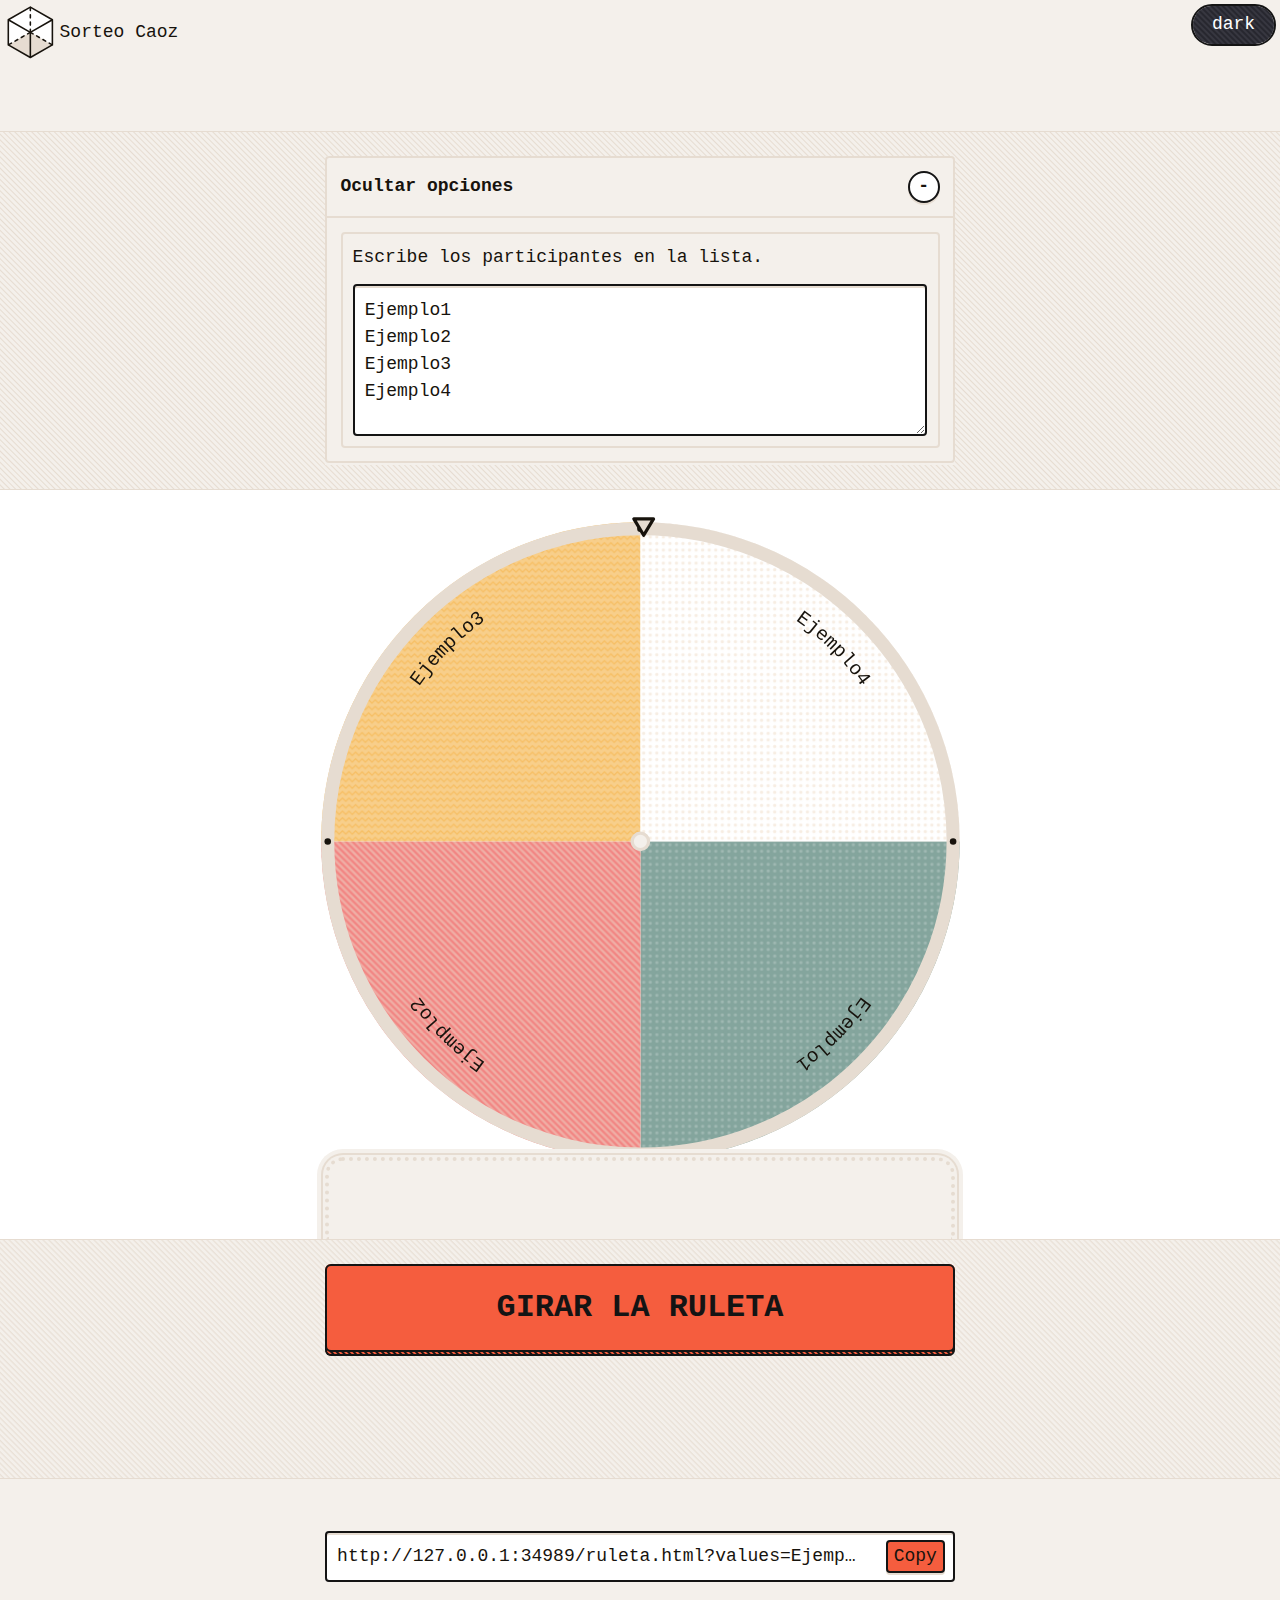
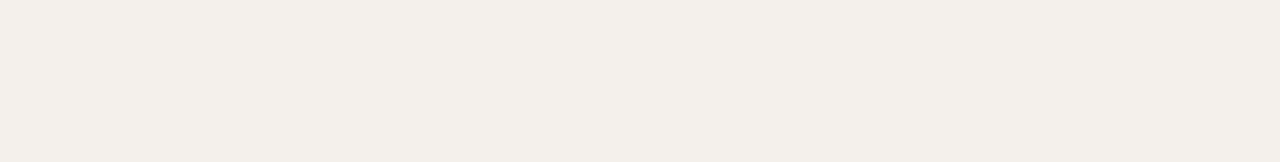
==== ruleta.html @ 38aa9c13 "f" ====
<html lang="en"><head><meta name="viewport" content="width=device-width,initial-scale=1"><title>Sorteo Caoz</title><meta name="description" content="Can't decide? Create a spinning wheel of names, decisions, or tasks, and leave it up to random chance. Let the wheel decide."><style>@charset "UTF-8";.bg-base{background:var(--base)}.bg-shade{background:var(--shade)}.bg-glare{background:var(--glare)}.bg-highlight{background:var(--highlight)}.set-base{--set:var(--base)}.set-shade{--set:var(--shade)}.set-glare{--set:var(--glare)}.set-text{--set:var(--text)}.font-base,:root,code{font-family:Menlo,Consolas,Monaco,Liberation Mono,Lucida Console,monospace}.font-text,.text-content p{font-family:-apple-system,BlinkMacSystemFont,avenir next,avenir,helvetica neue,helvetica,ubuntu,roboto,noto,segoe ui,arial,sans-serif}.leading-loose{line-height:1.7}.leading-tight{line-height:1.3}.align-right{text-align:right}.align-center{text-align:center}*,::after,::before{box-sizing:border-box;text-decoration-skip-ink:auto;position:relative}div{border-color:currentColor}blockquote,body,button,dd,dl,figcaption,figure,h1,h2,h3,h4,input,li,ol,p,ul{margin:0}html{max-width:100vw;overflow-y:scroll}body{min-height:100vh;scroll-behavior:smooth;text-rendering:optimizeSpeed;-webkit-tap-highlight-color:transparent}button,input,select,textarea{font:inherit;border:0;-moz-appearance:none;-webkit-appearance:none;appearance:none}@media (prefers-reduced-motion:reduce){*{animation-duration:0s!important;animation-iteration-count:1!important;transition-duration:0s!important}}.inset,:after,:before{position:absolute;top:0;left:0;right:0;bottom:0}:after,:before{pointer-events:none}.page,body,html,main{width:100vw;max-width:100vw;min-height:100vh;padding:0;margin:0;position:relative;overflow-x:hidden}.wrapper,article,footer,header,section{width:100%;max-width:100vw;margin:0;padding:.56rem 2px}.wrapper>*+*,article>*+*,footer>*+*,header>*+*,section>*+*{margin-top:1rem}@media (min-width:320px){.wrapper,article,footer,header,section{padding:1.33rem .56rem}}.action-button,.block,.checkbox,.label-input,.tada,blockquote,div,figure,h1,h2,h3,h4,li,p,table{display:block;margin-left:auto;margin-right:auto;width:100%;max-width:35rem;position:relative}.inline{display:initial;margin:initial;width:auto}#tada-text,.center,.checkbox .check,.dropdown>label .icon,.tada,.theme span{display:flex;align-items:center;justify-content:center}main{padding-bottom:2.36rem;min-height:100vh}footer{padding-top:2.36rem}ol,ul{padding:0}.inset{max-width:none}* #default-btn>span,:root{--text:#17130D;--glare:#FFF;--base:#F4F0EB;--shade:#E6DCD1;--highlight:#F55D3E;--highlight-text:#141414;--ui:#141414;--focus:#007CBE}* #dark-btn>span,* #dark:checked~*{--text:#fff;--glare:#373740;--base:#33333d;--shade:#27272f;--highlight:#ffac12;--highlight-text:#000;--ui:#000;--focus:#a932ff}#vegas-btn>span,#vegas:checked~*{--text:#FFF;--glare:#439889;--base:#00695c;--shade:#003d33;--highlight:#eeb544;--highlight-text:#000;--ui:#000;--focus:#EE4B6A}#party-btn>span,#party:checked~*{--text:#000;--glare:#f3d2d5;--base:#fdb1b8;--shade:#fd8189;--highlight:#bdceeb;--highlight-text:#000;--ui:#000;--focus:#ffe66d}#dd-btn>span,#dd:checked~*{--text:#C3B384;--glare:#241A13;--base:#1D150F;--shade:#16100C;--highlight:#8f272c;--highlight-text:#D0C49F;--ui:#692B2E;--focus:#fd5523}.color-wrap{min-height:100vh;width:100vw;max-width:100vw;background:var(--base);color:var(--text)}:root{line-height:1.5;font-size:16px;font-size:clamp(12px,2vw,18px);--c0:#A1BAB4;--c1:#f28482;--c2:#f6bd60;--c3:#f7ede2;--c0-bg:#84a59d;--c1-bg:#F0B1A8;--c2-bg:#F8CF8B;--c3-bg:#FFF}h1{font-size:2.36rem}a{text-decoration:underline dotted;color:var(--text)}a:hover{text-decoration:underline solid}.text-content{padding:3.15rem .75rem;width:100%;background:var(--base)}.text-content>*{width:100%;margin-left:auto;margin-right:auto}.text-content>*+h2,.text-content>*+h3,.text-content>*+h4{margin-top:3.15rem}.text-content ul{list-style:none;padding:0}code{-webkit-box-decoration-break:clone;box-decoration-break:clone;background:var(--shade);padding:.1em .2em;font-size:.75rem;border-radius:4px}pre code{display:block;white-space:pre;overflow-x:scroll}table{display:table;border-collapse:collapse;border-style:hidden}th{text-align:left}table td,table th{border-top:solid 2px var(--glare);padding:4px 8px 4px 0}button{--set:var(--ui);cursor:pointer;touch-action:manipulation;background:var(--glare);border:solid 2px var(--ui);box-shadow:0 2px var(--shade);color:var(--text);border-radius:4px}button:disabled{pointer-events:none;border-color:var(--shade);box-shadow:none;background:var(--glare);opacity:0}button:active{transform:translateY(1px)}.btn,.btn-group>button{position:relative;border-radius:6px;text-transform:uppercase;border:0;padding:0}.btn-group>button>span,.btn>span{z-index:3;background:inherit;border-radius:inherit;padding:1rem;display:block;color:var(--text);border:2px solid var(--set)}.btn-group>button.highlight,.btn.highlight{background-color:var(--highlight)}.btn-group>button.highlight>span,.btn.highlight>span{color:var(--highlight-text);background:var(--highlight)}.btn-group>button:after,.btn-group>button:before,.btn:after,.btn:before{content:"";border-radius:inherit;display:block;height:100%;width:100%;transform:translateY(4px)}.btn-group>button:before,.btn:before{background-color:var(--set);z-index:2}.btn-group>button:after,.btn:after{background-color:inherit;border:2px solid var(--set);z-index:1}.btn-group>button:hover,.btn:hover{transform:translateY(1px)}.btn-group>button:active,.btn:active{transform:translateY(2px)}.btn-group>button:hover:after,.btn-group>button:hover:before,.btn:hover:after,.btn:hover:before{transform:translateY(3px)}.btn-group>button:active:after,.btn-group>button:active:before,.btn:active:after,.btn:active:before{transform:translateY(2px)}.btn-group{display:inline-flex}.btn-group button{border-radius:0}.btn-group button:after,.btn-group button:before{border-right:0}.btn-group button:first-child{border-radius:6px 0 0 6px}.btn-group button:last-child{border-radius:0 6px 6px 0}.btn-group button:last-child:after,.btn-group button:last-child:before{border-right:solid 2px var(--text)}.action-button{font-size:1.77rem;font-weight:700}.checkbox .check,.input,input,textarea{border:solid 2px var(--ui);border-radius:4px;box-shadow:inset 0 2px var(--shade);padding:.56rem;margin:0;background:var(--glare);color:var(--text)}input[type=checkbox],input[type=radio]{position:absolute;top:.56rem;right:.56rem;opacity:.001}.checkbox,.label-input{padding:.56rem;background:var(--base);border:solid 2px var(--shade);border-radius:4px;cursor:pointer}.checkbox:focus-within,.label-input:focus-within{border:solid 2px var(--focus)}.checkbox label,.label-input label{margin-right:auto;cursor:pointer}.hint{font-size:.75rem;display:block}.dropdown input[type=checkbox]:focus+label,.focus,:focus{outline:0;box-shadow:0 0 0 4px var(--focus);z-index:100}.dropdown input[type=checkbox]:focus+label:after,.focus:after,:focus:after{box-shadow:0 0 0 4px var(--focus)}input:focus{box-shadow:inset 0 0 0 2px var(--focus)}.site-head{padding:4px 2px;height:calc(3.15rem + 8px)}.site-head a{display:inline-flex;align-items:center;color:var(--text);text-decoration:none;height:100%;font-size:1rem}.site-head a svg{height:100%;margin:0 4px 0 0}#tada-text,.center,.checkbox .check,.dropdown>label .icon,.tada,.theme span{display:flex;justify-content:center;align-items:center}.full{width:100%}.control-box>*+*,.dropdown .hidden-items>*+*,.flow>*+*,.text-content>*+*{margin-top:1rem}.column{display:flex;flex-direction:column}.grow{flex-grow:1}.pattern>*,.theme span:first-child>*{position:relative;z-index:1}.pattern:before,.theme span:first-child:before{content:"";background-color:var(--set);position:absolute;display:block;z-index:0;max-width:none}.btn-group>button:before,.btn:before,.stripes:before,.theme span:first-child:before{--stripes:url("data:image/svg+xml,%3Csvg xmlns='http://www.w3.org/2000/svg'%3E%3Cpattern id='s' width='4' height='4' viewBox='0 0 4 4' patternUnits='userSpaceOnUse' patternTransform='rotate(45)'%3E%3Cpath d='M -1 2 h6 v2 h-6z'/%3E%3C/pattern%3E%3Crect fill='url(%23s)' height='100%25' width='100%25'/%3E%3C/svg%3E");-webkit-mask-image:var(--stripes);mask-image:var(--stripes)}.pin-stripes:before{--pin:url("data:image/svg+xml,%3Csvg xmlns='http://www.w3.org/2000/svg'%3E%3Cdefs%3E%3Cpattern id='e' width='4' height='4' viewBox='0 0 8 8' patternUnits='userSpaceOnUse' patternTransform='rotate(45) '%3E%3Cpath fill='%23E1DACB' d='M -1 2 h9 v2 h-9z'/%3E%3C/pattern%3E%3C/defs%3E%3Crect fill='url(%23e)' height='100%25' width='100%25'/%3E%3C/svg%3E");-webkit-mask-image:var(--pin);mask-image:var(--pin)}.hide{display:none}.h-borders{border-top:solid 1px var(--set);border-bottom:solid 1px var(--set)}.b-border{border-bottom:solid 1px var(--set)}.borders{border:solid 2px var(--set)}.header-box{display:inline;-webkit-box-decoration-break:clone;box-decoration-break:clone;padding:.2em .4em;border:solid 1px var(--shade)}.tool{display:flex;flex-direction:column;position:relative;flex-grow:1;background:var(--glare)}.tool>*{width:100%;margin-left:auto;margin-right:auto}.result-text{border-radius:4px;border:dashed 2px var(--shade);padding:.75rem;width:100%;font-size:1.77rem;margin-top:1rem;display:flex;justify-content:space-between}.dropdown{background:var(--base);z-index:5}.dropdown>input[type=checkbox]{position:absolute;left:-9999px}.dropdown>label{cursor:pointer;padding:.75rem;display:flex;justify-content:space-between;align-items:center;border-radius:4px;border:solid 2px var(--shade)}.dropdown>label:hover{background:var(--glare)}.dropdown>label .icon{border:solid 2px var(--ui);background:var(--glare);box-shadow:0 2px var(--shade);height:1.77rem;width:1.77rem;border-radius:2rem;font-weight:700}.dropdown>label .icon:active{transform:translateY(1px)}.dropdown>label .icon:after{content:"+";position:static}.dropdown .open-label{display:none}.dropdown input[type=checkbox]:checked+label{border-radius:4px 4px 0 0}.dropdown input[type=checkbox]:checked+label .icon:after{content:"-"}.dropdown input[type=checkbox]:checked+label .closed-label{display:none}.dropdown input[type=checkbox]:checked+label .open-label{display:inline}.dropdown .hidden-items{display:none;padding:.75rem;border:solid 2px var(--shade);background:var(--base);left:0;right:0;border-radius:0 0 4px 4px;transform:translateY(-2px)}.dropdown input[type=checkbox]:checked~.hidden-items{display:block}.control-box{width:100%;display:flex;flex-direction:column;justify-content:center}.control-box>*{width:100%;max-width:35rem;margin-left:auto;margin-right:auto}.theme{position:absolute;top:4px;right:4px;z-index:1;height:2.36rem;width:calc(2.36rem * 2);border:solid 2px var(--ui);cursor:pointer;border-radius:9em;user-select:none;opacity:0;pointer-events:none}.theme:active{transform:translateY(1px)}.theme span{height:100%;overflow:hidden;color:var(--text);padding:0 .75rem 1px;border-radius:9em}.theme span:first-child{position:absolute;width:100%;background:var(--glare);--set:var(--shade)}.theme .light-mode-hide{display:none}.theme-box:checked+.theme+.theme-box+.theme,.theme-box:first-of-type:checked+.theme-box+.theme,.theme-box:last-of-type:checked+.theme+.theme{opacity:1;pointer-events:auto}.theme-box:focus+.theme{opacity:1;z-index:1;box-shadow:0 0 0 4px var(--focus)}textarea{width:100%;resize:vertical;min-height:calc(4.2rem * 2);margin-top:.75rem}#results,#spinner,#spinner-inner,#ticker{max-width:75vh}#spinner{width:100%;padding-top:100%;max-height:100vw;position:relative}#spinner-inner,#ticker{transform-origin:50% 50%;position:absolute;top:0;left:0;right:0;bottom:0}#spinner-inner{border-radius:99rem;overflow:hidden}.results{padding-bottom:0}.results+div{margin-top:0}#remove-button{overflow:hidden;text-overflow:ellipsis}#remove-name{white-space:nowrap}* #dark:checked~*{--c0:#212F45;--c1:#312244;--c2:#4D194D;--c3:#144552;--c0-bg:#1B2537;--c1-bg:#271B36;--c2-bg:#3E143E;--c3-bg:#103742}@media (prefers-color-scheme:dark){* #default-btn>span,:root{--text:#fff;--glare:#373740;--base:#33333d;--shade:#27272f;--highlight:#ffac12;--highlight-text:#000;--ui:#000;--focus:#a932ff}* #dark-btn>span,* #dark:checked~*{--text:#17130D;--glare:#FFF;--base:#F4F0EB;--shade:#E6DCD1;--highlight:#F55D3E;--highlight-text:#141414;--ui:#141414;--focus:#007CBE}.theme .dark-mode-hide{display:none}.theme .light-mode-hide{display:flex}:root{--c0:#212F45;--c1:#312244;--c2:#4D194D;--c3:#144552;--c0-bg:#1B2537;--c1-bg:#271B36;--c2-bg:#3E143E;--c3-bg:#103742}* #dark:checked~*{--c0:#A1BAB4;--c1:#f28482;--c2:#f6bd60;--c3:#f7ede2;--c0-bg:#84a59d;--c1-bg:#F0B1A8;--c2-bg:#F8CF8B;--c3-bg:#FFF}}#vegas:checked~*{--c0:#96031A;--c1:#1B1B1E;--c2:#96031A;--c3:#1B1B1E;--c0-bg:#8C0317;--c1-bg:#131315;--c2-bg:#8C0317;--c3-bg:#131315}#party:checked~*{--c0:#A1BAB4;--c1:#f28482;--c2:#f6bd60;--c3:#f7ede2;--c0-bg:#84a59d;--c1-bg:#F0B1A8;--c2-bg:#F8CF8B;--c3-bg:#FFF}#dd:checked~*{--c0:#4A594F;--c1:#392D2F;--c2:#1D342F;--c3:#500206;--c0-bg:#38433B;--c1-bg:#2E2426;--c2-bg:#162723;--c3-bg:#3C0204}.tada{padding:0;background:var(--base);border-radius:1rem 1rem 0 0;box-shadow:0 0 0 2px var(--base),0 0 0 4px var(--shade),0 0 0 8px var(--base);border:dotted 4px var(--shade);border-bottom:0;text-align:center;font-size:1.33rem;text-transform:uppercase;letter-spacing:1px}.tada.highlight{border-color:var(--highlight)}@media (min-width:320px){.tada{padding:1rem 0}}#tada-text{white-space:nowrap;overflow:hidden;text-overflow:ellipsis;padding:0;margin:0 .56rem;height:2.36rem}.text-only-btn{color:var(--text)}.text-only-btn:hover{text-decoration:underline}.checkbox{display:flex;justify-content:space-between;align-items:center}.checkbox:hover{background:var(--glare)}.checkbox .check{padding:0;float:right;height:1.33em;width:1.33em;box-shadow:inset 0 2px var(--shade),0 2px var(--shade);position:relative;color:transparent}.checkbox:focus-within .check{box-shadow:inset 0 2px var(--focus),0 0 0 4px var(--focus)}.checkbox input[type=checkbox]:checked+.check{color:var(--text)}.copy-box{cursor:pointer}.copy-box input{display:block;width:100%;margin-top:.56rem;padding-right:5rem;overflow:hidden;text-overflow:ellipsis}.copy-box button{position:absolute;background:var(--highlight);bottom:calc(.56rem - 1px);right:.56rem;z-index:101}#tada{margin-top:-2rem}</style><noscript><style>.noscript-hide{display:none!important}</style></noscript></head><body><input id="default" name="changer" type="radio" class="theme-box" checked=""> <input id="dark" name="changer" type="radio" class="theme-box"> <label class="theme" for="dark" id="dark-btn"><span></span> <span class="dark-mode-hide" aria-label="dark color scheme">dark</span> <span class="light-mode-hide" aria-label="light color scheme">light</span></label> <input id="vegas" name="changer" type="radio" class="theme-box"> <label class="theme" for="vegas" id="vegas-btn"><span></span> <span aria-label="vegas color scheme">vegas</span></label> <input id="party" name="changer" type="radio" class="theme-box"> <label class="theme" for="party" id="party-btn"><span></span> <span aria-label="party color scheme">party</span></label> <input id="dd" name="changer" type="radio" class="theme-box"> <label class="theme" for="dd" id="dd-btn"><span></span> <span aria-label="d&amp;d color scheme">d&amp;d</span></label> <label class="theme" for="default" id="default-btn"><span></span> <span class="light-mode-hide" aria-label="dark color scheme">dark</span> <span class="dark-mode-hide" aria-label="light color scheme">light</span></label><div class="color-wrap"><header class="site-head bg-base"><a href="/"><svg viewBox="-2 -1 17 18"><g fill="transparent" stroke-width=".5" stroke-linecap="round" stroke-linejoin="round"><path d="m0 4v8l7 4 7-4v-8l-7-4z" fill="var(--glare)"></path><path d="M0 12l7-4 7 4-7 4z" fill="var(--shade)"></path><path d="m0 4v8l7 4 7-4v-8l-7-4zM0 4l7 4 7-4M7 8v8" stroke="var(--text)"></path><path d="M7 8l-7 4m7-4v-8m0 8 7 4" stroke="var(--text)" stroke-dasharray="1,1.3"></path></g></svg> Sorteo Caoz</a></header><main><header><h1></h1><p></p></header><form id="form" class="tool" action="/.netlify/functions/spin-the-wheel"><div class="wrapper control-box bg-base pattern pin-stripes set-shade h-borders"><div class="dropdown"><input id="show-more" type="checkbox" checked=""> <label for="show-more"><strong class="closed-label">Mas Opcioness</strong> <strong class="open-label">Ocultar opciones</strong> <span class="icon" aria-hidden="true"></span></label><div class="hidden-items"><label class="label-input">Escribe los participantes en la lista. <textarea id="list" name="list" placeholder="">
Ejemplo1
Ejemplo2
Ejemplo3
Ejemplo4
</textarea></label></div></div></div><noscript><p><strong>Javascript deshabilitado?</strong> Aún puedes utilizar esta herramienta. Escribe una lista y haz clic en "girar la rueda"..</p><br></noscript><div id="results" class="wrapper center noscript-hide"><div id="spinner">
            <div id="spinner-inner">
            <svg viewBox="0 0 400 400" height="100%" width="100%" font-size="12">
                <defs>
                
    <pattern id="p0" width="4" height="4" patternUnits="userSpaceOnUse">
    <path d="m0 0h4v4h-4z"></path><path d="m1 2a1 1 0 102 0a1 1 0 10-2 0" fill="#fff"></path>
    </pattern>
    <mask id="m0" width="4" height="4"><path d="m0 0h1000v1000h-1000z" fill="url(#p0)"></path></mask>
    <pattern id="p1" width="4" height="4" patternUnits="userSpaceOnUse">
    <path d="m0 0h4v4h-4z"></path><path d="m0 0h1l3 3v1h-1l-3-3z M3 0h1v1z M0 3v1h1z" fill="#fff"></path>
    </pattern>
    <mask id="m1" width="4" height="4"><path d="m0 0h1000v1000h-1000z" fill="url(#p1)"></path></mask>
    <pattern id="p2" width="4" height="4" patternUnits="userSpaceOnUse">
    <path d="m0 0h4v4h-4z"></path><path d="m0 4v-1l2-2l2 2v1l-2-2z" fill="#fff"></path>
    </pattern>
    <mask id="m2" width="4" height="4"><path d="m0 0h1000v1000h-1000z" fill="url(#p2)"></path></mask>
                <mask id="mask"><rect width="400" height="400" fill="#000"></rect><circle cx="200" cy="200" r="195" fill="#fff"></circle></mask>
                <path id="t0" d="M365 200 A165 165 0 0 1 250.98780407186632 356.9243251887003"></path><path id="t1" d="M250.98780407186632 356.9243251887003 A165 165 0 0 1 66.51219592813368 296.9845666282581"></path><path id="t2" d="M66.51219592813368 296.9845666282581 A165 165 0 0 1 66.51219592813365 103.01543337174195"></path><path id="t3" d="M66.51219592813365 103.01543337174195 A165 165 0 0 1 250.9878040718663 43.07567481129965"></path><path id="t4" d="M250.9878040718663 43.07567481129965 A165 165 0 0 1 365 199.99999999999997"></path>
                </defs>
                <g>
                <circle cx="200" cy="200" r="195" fill="var(--base)"></circle>
                <g style="mask:url(#mask);">
                <path d="M200 200 L590 200 L320.5166278062295 570.9120413551099z" fill="var(--c0-bg)"></path><path d="M200 200 L590 200 L320.5166278062295 570.9120413551099z" fill="var(--c0)" mask="url(#m0)"></path><path d="M200 200 L320.5166278062295 570.9120413551099 L-115.51662780622945 429.23624839406455z" fill="var(--c1-bg)"></path><path d="M200 200 L320.5166278062295 570.9120413551099 L-115.51662780622945 429.23624839406455z" fill="var(--c1)" mask="url(#m1)"></path><path d="M200 200 L-115.51662780622945 429.23624839406455 L-115.51662780622956 -29.23624839406449z" fill="var(--c2-bg)"></path><path d="M200 200 L-115.51662780622945 429.23624839406455 L-115.51662780622956 -29.23624839406449z" fill="var(--c2)" mask="url(#m2)"></path><path d="M200 200 L-115.51662780622956 -29.23624839406449 L320.5166278062294 -170.91204135510992z" fill="var(--c3-bg)"></path><path d="M200 200 L-115.51662780622956 -29.23624839406449 L320.5166278062294 -170.91204135510992z" fill="var(--c3)" mask="url(#m0)"></path><path d="M200 200 L320.5166278062294 -170.91204135510992 L590 199.99999999999991z" fill="var(--c2-bg)"></path><path d="M200 200 L320.5166278062294 -170.91204135510992 L590 199.99999999999991z" fill="var(--c2)" mask="url(#m1)"></path>
                </g>
                <circle cx="200" cy="200" r="191" fill="transparent" stroke-width="8" stroke="var(--shade)"></circle>
                <g fill="var(--text)"><circle cx="391" cy="200" r="2"></circle><circle cx="259.022245925615" cy="381.6517946123743" r="2"></circle><circle cx="45.47775407438505" cy="312.26698318786237" r="2"></circle><circle cx="45.47775407438502" cy="87.73301681213765" r="2"></circle><circle cx="259.0222459256149" cy="18.348205387625654" r="2"></circle></g>
                <text fill="var(--text)"><textPath text-anchor="middle" startOffset="50%" href="#t0">Go for a walk</textPath></text><text fill="var(--text)"><textPath text-anchor="middle" startOffset="50%" href="#t1">Watch a movie</textPath></text><text fill="var(--text)"><textPath text-anchor="middle" startOffset="50%" href="#t2">Bake a cake</textPath></text><text fill="var(--text)"><textPath text-anchor="middle" startOffset="50%" href="#t3">Write a poem</textPath></text><text fill="var(--text)"><textPath text-anchor="middle" startOffset="50%" href="#t4">Share missingdice.com</textPath></text>
                </g>
                
                <circle cx="200" cy="200" r="5" fill="var(--base)" stroke="var(--shade)" stroke-width="2"></circle>
            </svg>
            </div>
            <div id="ticker">
                <svg viewBox="0 0 400 400" height="100%" width="100%">
                    <path d="M196 3 h12 l-6 10z" fill="var(--shade)" stroke-linejoin="round" stroke-width="2" stroke="var(--text)"></path>
                </svg>
            </div>
            </div></div><div id="tada" class="tada noscript-hide" aria-live="polite"><span id="tada-text"></span></div><div class="wrapper pattern pin-stripes bg-base set-shade h-borders"><button class="btn action-button highlight"><span>GIRAR LA RULETA</span></button> <button id="remove-button" class="block" type="button" disabled="">Eliminar <strong id="remove-name">Ganador</strong> de la ruleta?</button> <button id="reset-wheel" class="block" type="button" disabled="">Reiniciar ruleta</button></div></form><section><label class="block copy-box"> <span class="noscript-hide"></span><button class="noscript-hide" onclick="let x=this;x.nextElementSibling.select();document.execCommand('copy');x.innerText='Copied';setTimeout(function(){x.innerText='Copy'},1000)">Copy</button><input readonly="" id="copy" value="/spin-the-wheel/"></label></section><article class="text-content bg-glare"></article></main><script>var spinner=function(){"use strict";var t=t=>2*Math.PI/t;var e=t=>{const{originX:e,originY:n,spinnerRadius:i,pinRadius:r}=t;return`<circle cx=${e} cy=${n} r=${i-2*r} fill=transparent stroke-width=${4*r} stroke=var(--shade) />`};var n=t=>{const{viewBoxSize:e,originX:n,originY:i,spinnerRadius:r}=t;return`<mask id="mask"><rect width="${e}" height="${e}" fill="#000"/><circle cx=${n} cy=${i} r=${r} fill="#fff"/></mask>`};var i=t=>`<path d="M${t-4} 3 h12 l-6 10z" fill=var(--shade) stroke-linejoin="round" stroke-width=2 stroke=var(--text) />`;var r=(t,e,n,i)=>[n*Math.cos(i)+t,n*Math.sin(i)+e];var s=(e,n)=>{const{originX:i,originY:s,spinnerRadius:a,pinRadius:o}=n;let l="",h=Math.min(e,60);const c=t(h);for(let t=0;t<h;t++){const e=r(i,s,a-2*o,c*t);l+=`<circle cx=${e[0]} cy=${e[1]} r=${o} />`}return`<g fill=var(--text)>${l}</g>`};var a=(t,e,n,i,s,a)=>{a&&(s=2*Math.PI-.01);const o=r(t,e,n,i),l=r(t,e,n,s),h=s-i<=Math.PI?0:1,c=s<i?0:1;return`M${o[0]} ${o[1]} A${n} ${n} 0 ${h} ${c} ${l[0]} ${l[1]}`};var o=(e,n)=>{const{originX:i,originY:s,spinnerRadius:o,arcTextOffset:l,straightTextOffset:h,straightTextOffsetInner:c,fontSize:d}=n,p=e.length,u=t(p),m=o-l;return e.map(((t,e)=>{const n=p>20||((t,e,n,i)=>{const r=e*n;return t.length*i*.6>r})(t,u,m,d)||u<1,l=u*e,g=l+u;let f="";if(n){f=((t,e,n,i,s,a,o)=>{const l=i+s/2-a/2/n*.7,h=r(t,e,n,l),c=r(t,e,o,l);return`M${h[0]} ${h[1]}L${c[0]} ${c[1]}`})(i,s,o-h,l,u,d,c)}else{f=a(i,s,m,l,g,p<2)}return{path:`<path id=t${e} d="${f}" />`,text:`<text fill=var(--text)><textPath ${n?"":"text-anchor=middle startOffset=50%"} href=#t${e}>${t}</textPath></text>`}}))};var l=t=>t.map(((t,e)=>((t,e)=>`\n    <pattern id=p${t} width=4 height=4 patternUnits=userSpaceOnUse >\n    <path d="m0 0h4v4h-4z"/><path d="${e}" fill="#fff" />\n    </pattern>\n    <mask id=m${t} width="4" height="4"><path d="m0 0h1000v1000h-1000z" fill="url(#p${t})"/></mask>`)(e,t))).join("");var h=(e,n)=>{const{originX:i,originY:s,spinnerRadius:a,viewBoxSize:o,colors:l,patterns:h,patternColors:c}=n,d=e.length;return e.map(((e,n)=>((e,n)=>{const d="m"+n%h.length,p=l.length,u=c.length;let m=n%p;e-n==1&&0===m&&p>2&&(m+=2);let g=l[m],f=c[m%u],v=`M0 0h${o}v${o}h-${o}`;if(e>2){const o=t(e),l=o*n,h=l+o,c=r(i,s,2*a,l),d=r(i,s,2*a,h);v=`M${i} ${s} L${c[0]} ${c[1]} L${d[0]} ${d[1]}z`}else n>0&&(v=`M0 0 v${s} h${o} v-${i}`);return e>50?`<path d="${v}" fill=${g} />`:`<path d="${v}" fill=${g} /><path d="${v}" fill=${f} mask="url(#${d})" />`})(d,n))).join("")};const c={spinnerRadius:195,originX:200,originY:200,viewBoxSize:400,pinRadius:2,arcTextOffset:30,straightTextOffset:10,straightTextOffsetInner:20,fontSize:12,colors:[...[,,,,]].map(((t,e)=>`var(--c${e}-bg)`)),patternColors:[...[,,,,]].map(((t,e)=>`var(--c${e})`)),patterns:["m1 2a1 1 0 102 0a1 1 0 10-2 0","m0 0h1l3 3v1h-1l-3-3z M3 0h1v1z M0 3v1h1z","m0 4v-1l2-2l2 2v1l-2-2z"],animationName:""};var d=(r,a=c)=>{a={...c,...a};const d=t(r.length);a.fontSize=r.length>100?d*a.spinnerRadius*.9:12;const p=o(r,a),u=l(a.patterns),m=n(a),g=h(r,a),f=s(r.length,a),v=i(a.originX),$=e(a);return`\n            <div id="spinner-inner">\n            <svg viewBox="0 0 ${a.viewBoxSize} ${a.viewBoxSize}" height=100% width=100% font-size="${a.fontSize}">\n                <defs>\n                ${u}\n                ${m}\n                ${p.map((t=>t.path)).join("")}\n                </defs>\n                <g>\n                <circle cx=${a.originX} cy=${a.originY} r=${a.spinnerRadius} fill=var(--base) />\n                <g style="mask:url(#mask);">\n                ${g}\n                </g>\n                ${$}\n                ${f}\n                ${p.map((t=>t.text)).join("")}\n                </g>\n                \n                <circle cx=${a.originX} cy=${a.originY} r=5 fill=var(--base) stroke=var(--shade) stroke-width=2></circle>\n            </svg>\n            </div>\n            <div id="ticker">\n                <svg viewBox="0 0 ${a.viewBoxSize} ${a.viewBoxSize}" height=100% width=100%>\n                    ${v}\n                </svg>\n            </div>\n            `};var p=t=>{let e=t%(2*Math.PI);return e<0&&(e+=2*Math.PI),e};var u=(t,e,n)=>(t-e)*(t-n)<=0;var m=t=>t[t.length*Math.random()|0];var g=(t,e)=>Math.floor(Math.random()*(e-t+1))+t;const f=new(window.AudioContext||window.webkitAudioContext);function v(t){this.audioContext=t}v.prototype.setup=function(){this.gain=this.audioContext.createGain();this.bandpass=this.audioContext.createBiquadFilter(),this.bandpass.type="bandpass",this.bandpass.frequency.value=9e3,this.highpass=this.audioContext.createBiquadFilter(),this.highpass.type="highpass",this.highpass.frequency.value=4500,this.lowpass=this.audioContext.createBiquadFilter(),this.lowpass.type="lowpass",this.lowpass.frequency.value=2500,this.oscillators=[],[2,3,4.16,5.43,6.79,8.21].forEach((t=>{const e=this.audioContext.createOscillator();e.type="square",e.frequency.value=40*t,e.frequency.exponentialRampToValueAtTime(.001,this.audioContext.currentTime+1),this.oscillators.push(e)})),this.oscillators.forEach((t=>t.connect(this.bandpass))),this.bandpass.connect(this.highpass).connect(this.lowpass).connect(this.gain).connect(this.audioContext.destination)},v.prototype.trigger=function(){this.setup(),this.gain.gain.setValueAtTime(1,this.audioContext.currentTime),this.gain.gain.exponentialRampToValueAtTime(.01,this.audioContext.currentTime+.06),this.oscillators.forEach((t=>{t.start(this.audioContext.currentTime+.01),t.stop(this.audioContext.currentTime+.07)}))};var $=()=>{new v(f).trigger()};var x=()=>{const t=window.location.search.substring(1);if(!t)return;let e={};return t.split("&").forEach((t=>{const n=t.split("="),i=n[0],r=n[1].split("+").map((t=>decodeURIComponent(t))),s=r.length>1?r:r[0];e[i]=s})),e};var w=t=>t.replace(/-./g,(t=>t.toUpperCase()[1]));var y=t=>{const e=window.getComputedStyle(t,null);let n="transform";const i=e.getPropertyValue("-webkit-transform")||e.getPropertyValue("-moz-transform")||e.getPropertyValue("-ms-transform")||e.getPropertyValue("-o-transform")||e.getPropertyValue(n);let r=0;if("none"!==i){const t=i.split("(")[1].split(")")[0].split(","),e=t[0],n=t[1];r=Math.atan2(n,e)}return r<0?r+=2*Math.PI:r};var T=t=>(t.split(",").length-1>2&&(t=t.split(",").map((t=>t.trim())).join("\n")),t);var k=(t,e="copy",n=!0)=>{document.getElementById(e).value=n?window.location.href.split("?")[0]+t:t};window.updateCopyBox=k;const M={};["spinner","form","list","tada","tada-text","remove-button","remove-name","reset-wheel","sound"].forEach((t=>{M[w(t)]=document.getElementById(t)}));const I=2*Math.PI,C=Math.PI/2,b=[[.19,1,.22,1],[.19,1,.22,1],[.19,1,.22,1],[0,1.3,.3,1.01],[.02,.28,.31,1],[.24,.98,.32,1],[0,1,3,1.001]],R=(M.spinner.animate,window.matchMedia("(prefers-reduced-motion: reduce)").matches),B={maxNumberOfPins:60,spinnerValues:[],sound:!1,sectorAngle:0,pinRadiansWithTickerOffset:[],extraRotations:3,timingFunction:b[0],spinDuration:5e3,winningRadian:0,currentAngle:0,winner:"",isSpinning:!1},z=()=>{B.spinnerValues=S(),P(),M.resetWheel.disabled=!0,M.removeButton.disabled=!0,F(B.spinnerValues)},P=()=>{const t=d(B.spinnerValues);M.spinner.innerHTML=t;const e=B.spinnerValues.length;B.sectorAngle=I/e,B.pinRadiansWithTickerOffset=A(e,B.maxNumberOfPins),M.spinnerInner=document.getElementById("spinner-inner"),M.ticker=document.getElementById("ticker")},S=()=>M.list.value.split("\n").filter((t=>t.trim())).map((t=>t.trim())),A=(t,e)=>{let n=[],i=Math.min(t,e),r=I/i;for(let t=0;t<i;t++)n.push(r*t);return n.map((t=>p(t-C)))},V=(t,e)=>{M.spinnerInner.style.transitionTimingFunction=`cubic-bezier(${t.join(",")})`,M.spinnerInner.style.transitionProperty="transform",M.spinnerInner.style.transitionDuration=e/1e3+"s"},E={startTimestamp:null,lastTimestamp:null,down:!0},O=t=>{E.startTimestamp||(E.startTimestamp=t),E.lastTimestamp||(E.lastTimestamp=t);const e=t-E.startTimestamp,n=y(M.spinnerInner);q(n)?(M.ticker.style.transform="translateY(-3px)",E.down&&B.sound&&$(),E.down=!1):t-E.lastTimestamp>20&&(M.ticker.style.transform="translateY(0)",E.down=!0),e<B.spinDuration?window.requestAnimationFrame(O):E.startTimestamp=null},q=t=>B.pinRadiansWithTickerOffset.some((e=>u(t,e-.05,e+.05))),L=t=>{M.tada.classList.add("highlight"),M.tadaText.textContent=t,M.removeName.textContent=t,M.removeButton.disabled=!1,setTimeout((()=>{M.tada.classList.remove("highlight")}),2e3)},F=t=>{const e=t.map((t=>encodeURIComponent(t))).join("+");k("?values="+e)},Y=()=>{M.tadaText.textContent="",M.removeButton.disabled=!0,M.removeName.textContent="winner"};let j="";(()=>{const t=x();console.log(t),t&&t.values&&(M.list.value=Array.isArray(t.values)?t.values.join("\n"):[t.values],document.getElementById("show-more").checked=!1)})(),z(),M.form.addEventListener("submit",(t=>{t&&t.preventDefault();let e=new FormData(form),n={};for(let[t,i]of e.entries())n[t]=i;B.sound=n.sound||!1,(()=>{if(B.isSpinning)return;B.isSpinning=!0,Y(),B.spinDuration=R?0:1e3*g(5,7),B.timingFunction=m(b),B.winningRadian=Math.random()*Math.PI*2,B.extraRotations=g(3,4),V(B.timingFunction,B.spinDuration);const t=B.extraRotations*I,e=B.winningRadian+t,n=Math.floor(p(-e-C)/B.sectorAngle);B.winner=B.spinnerValues[n],M.spinnerInner.style.transform=`rotate(${e}rad) translateZ(0)`,B.currentAngle=p(e),window.requestAnimationFrame(O),setTimeout((()=>{B.isSpinning=!1,M.spinnerInner.style.transitionDuration="0s",M.spinnerInner.style.transform=`rotate(${B.currentAngle}rad) translateZ(0)`,L(B.winner)}),B.spinDuration)})()})),M.list.addEventListener("input",(t=>{(t=>{let e=t.target.value;e.length>j.length+5&&(e=T(e),t.target.value=e),j=e})(t),z()})),M.removeButton.addEventListener("click",(()=>{let t=B.spinnerValues.indexOf(B.winner);B.spinnerValues.splice(t,1),P(),M.resetWheel.disabled=!1,M.removeButton.disabled=!0})),M.resetWheel.addEventListener("click",z);M.sound.addEventListener("change",(t=>{t.target.checked&&$()}));return{}}();</script></div></body></html>
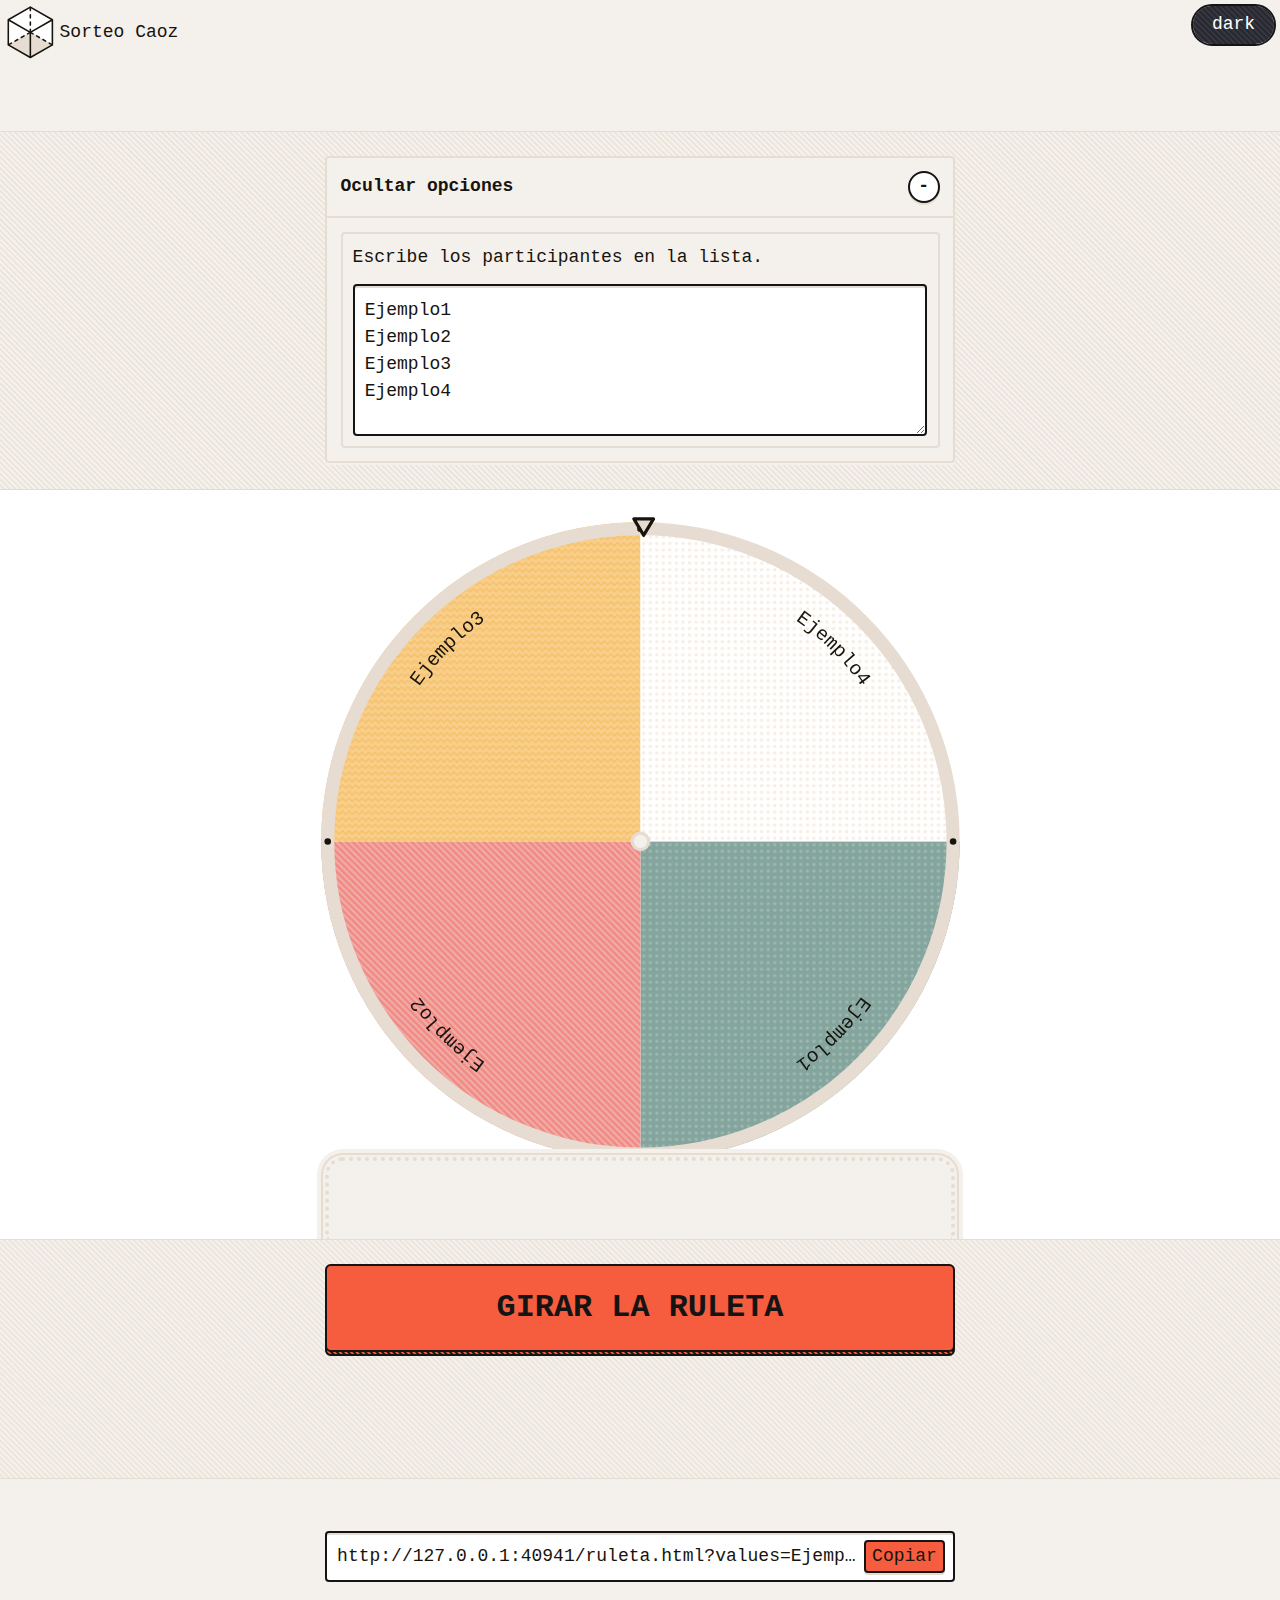
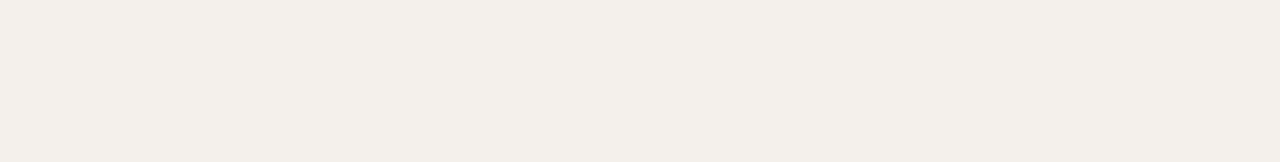
==== commit 2b1c1fb2: "f" ====
--- a/ruleta.html
+++ b/ruleta.html
@@ -41,4 +41,4 @@
                     <path d="M196 3 h12 l-6 10z" fill="var(--shade)" stroke-linejoin="round" stroke-width="2" stroke="var(--text)"></path>
                 </svg>
             </div>
-            </div></div><div id="tada" class="tada noscript-hide" aria-live="polite"><span id="tada-text"></span></div><div class="wrapper pattern pin-stripes bg-base set-shade h-borders"><button class="btn action-button highlight"><span>GIRAR LA RULETA</span></button> <button id="remove-button" class="block" type="button" disabled="">Eliminar <strong id="remove-name">Ganador</strong> de la ruleta?</button> <button id="reset-wheel" class="block" type="button" disabled="">Reiniciar ruleta</button></div></form><section><label class="block copy-box"> <span class="noscript-hide"></span><button class="noscript-hide" onclick="let x=this;x.nextElementSibling.select();document.execCommand('copy');x.innerText='Copied';setTimeout(function(){x.innerText='Copy'},1000)">Copy</button><input readonly="" id="copy" value="/spin-the-wheel/"></label></section><article class="text-content bg-glare"></article></main><script>var spinner=function(){"use strict";var t=t=>2*Math.PI/t;var e=t=>{const{originX:e,originY:n,spinnerRadius:i,pinRadius:r}=t;return`<circle cx=${e} cy=${n} r=${i-2*r} fill=transparent stroke-width=${4*r} stroke=var(--shade) />`};var n=t=>{const{viewBoxSize:e,originX:n,originY:i,spinnerRadius:r}=t;return`<mask id="mask"><rect width="${e}" height="${e}" fill="#000"/><circle cx=${n} cy=${i} r=${r} fill="#fff"/></mask>`};var i=t=>`<path d="M${t-4} 3 h12 l-6 10z" fill=var(--shade) stroke-linejoin="round" stroke-width=2 stroke=var(--text) />`;var r=(t,e,n,i)=>[n*Math.cos(i)+t,n*Math.sin(i)+e];var s=(e,n)=>{const{originX:i,originY:s,spinnerRadius:a,pinRadius:o}=n;let l="",h=Math.min(e,60);const c=t(h);for(let t=0;t<h;t++){const e=r(i,s,a-2*o,c*t);l+=`<circle cx=${e[0]} cy=${e[1]} r=${o} />`}return`<g fill=var(--text)>${l}</g>`};var a=(t,e,n,i,s,a)=>{a&&(s=2*Math.PI-.01);const o=r(t,e,n,i),l=r(t,e,n,s),h=s-i<=Math.PI?0:1,c=s<i?0:1;return`M${o[0]} ${o[1]} A${n} ${n} 0 ${h} ${c} ${l[0]} ${l[1]}`};var o=(e,n)=>{const{originX:i,originY:s,spinnerRadius:o,arcTextOffset:l,straightTextOffset:h,straightTextOffsetInner:c,fontSize:d}=n,p=e.length,u=t(p),m=o-l;return e.map(((t,e)=>{const n=p>20||((t,e,n,i)=>{const r=e*n;return t.length*i*.6>r})(t,u,m,d)||u<1,l=u*e,g=l+u;let f="";if(n){f=((t,e,n,i,s,a,o)=>{const l=i+s/2-a/2/n*.7,h=r(t,e,n,l),c=r(t,e,o,l);return`M${h[0]} ${h[1]}L${c[0]} ${c[1]}`})(i,s,o-h,l,u,d,c)}else{f=a(i,s,m,l,g,p<2)}return{path:`<path id=t${e} d="${f}" />`,text:`<text fill=var(--text)><textPath ${n?"":"text-anchor=middle startOffset=50%"} href=#t${e}>${t}</textPath></text>`}}))};var l=t=>t.map(((t,e)=>((t,e)=>`\n    <pattern id=p${t} width=4 height=4 patternUnits=userSpaceOnUse >\n    <path d="m0 0h4v4h-4z"/><path d="${e}" fill="#fff" />\n    </pattern>\n    <mask id=m${t} width="4" height="4"><path d="m0 0h1000v1000h-1000z" fill="url(#p${t})"/></mask>`)(e,t))).join("");var h=(e,n)=>{const{originX:i,originY:s,spinnerRadius:a,viewBoxSize:o,colors:l,patterns:h,patternColors:c}=n,d=e.length;return e.map(((e,n)=>((e,n)=>{const d="m"+n%h.length,p=l.length,u=c.length;let m=n%p;e-n==1&&0===m&&p>2&&(m+=2);let g=l[m],f=c[m%u],v=`M0 0h${o}v${o}h-${o}`;if(e>2){const o=t(e),l=o*n,h=l+o,c=r(i,s,2*a,l),d=r(i,s,2*a,h);v=`M${i} ${s} L${c[0]} ${c[1]} L${d[0]} ${d[1]}z`}else n>0&&(v=`M0 0 v${s} h${o} v-${i}`);return e>50?`<path d="${v}" fill=${g} />`:`<path d="${v}" fill=${g} /><path d="${v}" fill=${f} mask="url(#${d})" />`})(d,n))).join("")};const c={spinnerRadius:195,originX:200,originY:200,viewBoxSize:400,pinRadius:2,arcTextOffset:30,straightTextOffset:10,straightTextOffsetInner:20,fontSize:12,colors:[...[,,,,]].map(((t,e)=>`var(--c${e}-bg)`)),patternColors:[...[,,,,]].map(((t,e)=>`var(--c${e})`)),patterns:["m1 2a1 1 0 102 0a1 1 0 10-2 0","m0 0h1l3 3v1h-1l-3-3z M3 0h1v1z M0 3v1h1z","m0 4v-1l2-2l2 2v1l-2-2z"],animationName:""};var d=(r,a=c)=>{a={...c,...a};const d=t(r.length);a.fontSize=r.length>100?d*a.spinnerRadius*.9:12;const p=o(r,a),u=l(a.patterns),m=n(a),g=h(r,a),f=s(r.length,a),v=i(a.originX),$=e(a);return`\n            <div id="spinner-inner">\n            <svg viewBox="0 0 ${a.viewBoxSize} ${a.viewBoxSize}" height=100% width=100% font-size="${a.fontSize}">\n                <defs>\n                ${u}\n                ${m}\n                ${p.map((t=>t.path)).join("")}\n                </defs>\n                <g>\n                <circle cx=${a.originX} cy=${a.originY} r=${a.spinnerRadius} fill=var(--base) />\n                <g style="mask:url(#mask);">\n                ${g}\n                </g>\n                ${$}\n                ${f}\n                ${p.map((t=>t.text)).join("")}\n                </g>\n                \n                <circle cx=${a.originX} cy=${a.originY} r=5 fill=var(--base) stroke=var(--shade) stroke-width=2></circle>\n            </svg>\n            </div>\n            <div id="ticker">\n                <svg viewBox="0 0 ${a.viewBoxSize} ${a.viewBoxSize}" height=100% width=100%>\n                    ${v}\n                </svg>\n            </div>\n            `};var p=t=>{let e=t%(2*Math.PI);return e<0&&(e+=2*Math.PI),e};var u=(t,e,n)=>(t-e)*(t-n)<=0;var m=t=>t[t.length*Math.random()|0];var g=(t,e)=>Math.floor(Math.random()*(e-t+1))+t;const f=new(window.AudioContext||window.webkitAudioContext);function v(t){this.audioContext=t}v.prototype.setup=function(){this.gain=this.audioContext.createGain();this.bandpass=this.audioContext.createBiquadFilter(),this.bandpass.type="bandpass",this.bandpass.frequency.value=9e3,this.highpass=this.audioContext.createBiquadFilter(),this.highpass.type="highpass",this.highpass.frequency.value=4500,this.lowpass=this.audioContext.createBiquadFilter(),this.lowpass.type="lowpass",this.lowpass.frequency.value=2500,this.oscillators=[],[2,3,4.16,5.43,6.79,8.21].forEach((t=>{const e=this.audioContext.createOscillator();e.type="square",e.frequency.value=40*t,e.frequency.exponentialRampToValueAtTime(.001,this.audioContext.currentTime+1),this.oscillators.push(e)})),this.oscillators.forEach((t=>t.connect(this.bandpass))),this.bandpass.connect(this.highpass).connect(this.lowpass).connect(this.gain).connect(this.audioContext.destination)},v.prototype.trigger=function(){this.setup(),this.gain.gain.setValueAtTime(1,this.audioContext.currentTime),this.gain.gain.exponentialRampToValueAtTime(.01,this.audioContext.currentTime+.06),this.oscillators.forEach((t=>{t.start(this.audioContext.currentTime+.01),t.stop(this.audioContext.currentTime+.07)}))};var $=()=>{new v(f).trigger()};var x=()=>{const t=window.location.search.substring(1);if(!t)return;let e={};return t.split("&").forEach((t=>{const n=t.split("="),i=n[0],r=n[1].split("+").map((t=>decodeURIComponent(t))),s=r.length>1?r:r[0];e[i]=s})),e};var w=t=>t.replace(/-./g,(t=>t.toUpperCase()[1]));var y=t=>{const e=window.getComputedStyle(t,null);let n="transform";const i=e.getPropertyValue("-webkit-transform")||e.getPropertyValue("-moz-transform")||e.getPropertyValue("-ms-transform")||e.getPropertyValue("-o-transform")||e.getPropertyValue(n);let r=0;if("none"!==i){const t=i.split("(")[1].split(")")[0].split(","),e=t[0],n=t[1];r=Math.atan2(n,e)}return r<0?r+=2*Math.PI:r};var T=t=>(t.split(",").length-1>2&&(t=t.split(",").map((t=>t.trim())).join("\n")),t);var k=(t,e="copy",n=!0)=>{document.getElementById(e).value=n?window.location.href.split("?")[0]+t:t};window.updateCopyBox=k;const M={};["spinner","form","list","tada","tada-text","remove-button","remove-name","reset-wheel","sound"].forEach((t=>{M[w(t)]=document.getElementById(t)}));const I=2*Math.PI,C=Math.PI/2,b=[[.19,1,.22,1],[.19,1,.22,1],[.19,1,.22,1],[0,1.3,.3,1.01],[.02,.28,.31,1],[.24,.98,.32,1],[0,1,3,1.001]],R=(M.spinner.animate,window.matchMedia("(prefers-reduced-motion: reduce)").matches),B={maxNumberOfPins:60,spinnerValues:[],sound:!1,sectorAngle:0,pinRadiansWithTickerOffset:[],extraRotations:3,timingFunction:b[0],spinDuration:5e3,winningRadian:0,currentAngle:0,winner:"",isSpinning:!1},z=()=>{B.spinnerValues=S(),P(),M.resetWheel.disabled=!0,M.removeButton.disabled=!0,F(B.spinnerValues)},P=()=>{const t=d(B.spinnerValues);M.spinner.innerHTML=t;const e=B.spinnerValues.length;B.sectorAngle=I/e,B.pinRadiansWithTickerOffset=A(e,B.maxNumberOfPins),M.spinnerInner=document.getElementById("spinner-inner"),M.ticker=document.getElementById("ticker")},S=()=>M.list.value.split("\n").filter((t=>t.trim())).map((t=>t.trim())),A=(t,e)=>{let n=[],i=Math.min(t,e),r=I/i;for(let t=0;t<i;t++)n.push(r*t);return n.map((t=>p(t-C)))},V=(t,e)=>{M.spinnerInner.style.transitionTimingFunction=`cubic-bezier(${t.join(",")})`,M.spinnerInner.style.transitionProperty="transform",M.spinnerInner.style.transitionDuration=e/1e3+"s"},E={startTimestamp:null,lastTimestamp:null,down:!0},O=t=>{E.startTimestamp||(E.startTimestamp=t),E.lastTimestamp||(E.lastTimestamp=t);const e=t-E.startTimestamp,n=y(M.spinnerInner);q(n)?(M.ticker.style.transform="translateY(-3px)",E.down&&B.sound&&$(),E.down=!1):t-E.lastTimestamp>20&&(M.ticker.style.transform="translateY(0)",E.down=!0),e<B.spinDuration?window.requestAnimationFrame(O):E.startTimestamp=null},q=t=>B.pinRadiansWithTickerOffset.some((e=>u(t,e-.05,e+.05))),L=t=>{M.tada.classList.add("highlight"),M.tadaText.textContent=t,M.removeName.textContent=t,M.removeButton.disabled=!1,setTimeout((()=>{M.tada.classList.remove("highlight")}),2e3)},F=t=>{const e=t.map((t=>encodeURIComponent(t))).join("+");k("?values="+e)},Y=()=>{M.tadaText.textContent="",M.removeButton.disabled=!0,M.removeName.textContent="winner"};let j="";(()=>{const t=x();console.log(t),t&&t.values&&(M.list.value=Array.isArray(t.values)?t.values.join("\n"):[t.values],document.getElementById("show-more").checked=!1)})(),z(),M.form.addEventListener("submit",(t=>{t&&t.preventDefault();let e=new FormData(form),n={};for(let[t,i]of e.entries())n[t]=i;B.sound=n.sound||!1,(()=>{if(B.isSpinning)return;B.isSpinning=!0,Y(),B.spinDuration=R?0:1e3*g(5,7),B.timingFunction=m(b),B.winningRadian=Math.random()*Math.PI*2,B.extraRotations=g(3,4),V(B.timingFunction,B.spinDuration);const t=B.extraRotations*I,e=B.winningRadian+t,n=Math.floor(p(-e-C)/B.sectorAngle);B.winner=B.spinnerValues[n],M.spinnerInner.style.transform=`rotate(${e}rad) translateZ(0)`,B.currentAngle=p(e),window.requestAnimationFrame(O),setTimeout((()=>{B.isSpinning=!1,M.spinnerInner.style.transitionDuration="0s",M.spinnerInner.style.transform=`rotate(${B.currentAngle}rad) translateZ(0)`,L(B.winner)}),B.spinDuration)})()})),M.list.addEventListener("input",(t=>{(t=>{let e=t.target.value;e.length>j.length+5&&(e=T(e),t.target.value=e),j=e})(t),z()})),M.removeButton.addEventListener("click",(()=>{let t=B.spinnerValues.indexOf(B.winner);B.spinnerValues.splice(t,1),P(),M.resetWheel.disabled=!1,M.removeButton.disabled=!0})),M.resetWheel.addEventListener("click",z);M.sound.addEventListener("change",(t=>{t.target.checked&&$()}));return{}}();</script></div></body></html>+            </div></div><div id="tada" class="tada noscript-hide" aria-live="polite"><span id="tada-text"></span></div><div class="wrapper pattern pin-stripes bg-base set-shade h-borders"><button class="btn action-button highlight"><span>GIRAR LA RULETA</span></button> <button id="remove-button" class="block" type="button" disabled="">Eliminar <strong id="remove-name">Ganador</strong> de la ruleta?</button> <button id="reset-wheel" class="block" type="button" disabled="">Reiniciar ruleta</button></div></form><section><label class="block copy-box"> <span class="noscript-hide"></span><button class="noscript-hide" onclick="let x=this;x.nextElementSibling.select();document.execCommand('copy');x.innerText='Copied';setTimeout(function(){x.innerText='Copy'},1000)">Copiar</button><input readonly="" id="copy" value="/spin-the-wheel/"></label></section><article class="text-content bg-glare"></article></main><script>var spinner=function(){"use strict";var t=t=>2*Math.PI/t;var e=t=>{const{originX:e,originY:n,spinnerRadius:i,pinRadius:r}=t;return`<circle cx=${e} cy=${n} r=${i-2*r} fill=transparent stroke-width=${4*r} stroke=var(--shade) />`};var n=t=>{const{viewBoxSize:e,originX:n,originY:i,spinnerRadius:r}=t;return`<mask id="mask"><rect width="${e}" height="${e}" fill="#000"/><circle cx=${n} cy=${i} r=${r} fill="#fff"/></mask>`};var i=t=>`<path d="M${t-4} 3 h12 l-6 10z" fill=var(--shade) stroke-linejoin="round" stroke-width=2 stroke=var(--text) />`;var r=(t,e,n,i)=>[n*Math.cos(i)+t,n*Math.sin(i)+e];var s=(e,n)=>{const{originX:i,originY:s,spinnerRadius:a,pinRadius:o}=n;let l="",h=Math.min(e,60);const c=t(h);for(let t=0;t<h;t++){const e=r(i,s,a-2*o,c*t);l+=`<circle cx=${e[0]} cy=${e[1]} r=${o} />`}return`<g fill=var(--text)>${l}</g>`};var a=(t,e,n,i,s,a)=>{a&&(s=2*Math.PI-.01);const o=r(t,e,n,i),l=r(t,e,n,s),h=s-i<=Math.PI?0:1,c=s<i?0:1;return`M${o[0]} ${o[1]} A${n} ${n} 0 ${h} ${c} ${l[0]} ${l[1]}`};var o=(e,n)=>{const{originX:i,originY:s,spinnerRadius:o,arcTextOffset:l,straightTextOffset:h,straightTextOffsetInner:c,fontSize:d}=n,p=e.length,u=t(p),m=o-l;return e.map(((t,e)=>{const n=p>20||((t,e,n,i)=>{const r=e*n;return t.length*i*.6>r})(t,u,m,d)||u<1,l=u*e,g=l+u;let f="";if(n){f=((t,e,n,i,s,a,o)=>{const l=i+s/2-a/2/n*.7,h=r(t,e,n,l),c=r(t,e,o,l);return`M${h[0]} ${h[1]}L${c[0]} ${c[1]}`})(i,s,o-h,l,u,d,c)}else{f=a(i,s,m,l,g,p<2)}return{path:`<path id=t${e} d="${f}" />`,text:`<text fill=var(--text)><textPath ${n?"":"text-anchor=middle startOffset=50%"} href=#t${e}>${t}</textPath></text>`}}))};var l=t=>t.map(((t,e)=>((t,e)=>`\n    <pattern id=p${t} width=4 height=4 patternUnits=userSpaceOnUse >\n    <path d="m0 0h4v4h-4z"/><path d="${e}" fill="#fff" />\n    </pattern>\n    <mask id=m${t} width="4" height="4"><path d="m0 0h1000v1000h-1000z" fill="url(#p${t})"/></mask>`)(e,t))).join("");var h=(e,n)=>{const{originX:i,originY:s,spinnerRadius:a,viewBoxSize:o,colors:l,patterns:h,patternColors:c}=n,d=e.length;return e.map(((e,n)=>((e,n)=>{const d="m"+n%h.length,p=l.length,u=c.length;let m=n%p;e-n==1&&0===m&&p>2&&(m+=2);let g=l[m],f=c[m%u],v=`M0 0h${o}v${o}h-${o}`;if(e>2){const o=t(e),l=o*n,h=l+o,c=r(i,s,2*a,l),d=r(i,s,2*a,h);v=`M${i} ${s} L${c[0]} ${c[1]} L${d[0]} ${d[1]}z`}else n>0&&(v=`M0 0 v${s} h${o} v-${i}`);return e>50?`<path d="${v}" fill=${g} />`:`<path d="${v}" fill=${g} /><path d="${v}" fill=${f} mask="url(#${d})" />`})(d,n))).join("")};const c={spinnerRadius:195,originX:200,originY:200,viewBoxSize:400,pinRadius:2,arcTextOffset:30,straightTextOffset:10,straightTextOffsetInner:20,fontSize:12,colors:[...[,,,,]].map(((t,e)=>`var(--c${e}-bg)`)),patternColors:[...[,,,,]].map(((t,e)=>`var(--c${e})`)),patterns:["m1 2a1 1 0 102 0a1 1 0 10-2 0","m0 0h1l3 3v1h-1l-3-3z M3 0h1v1z M0 3v1h1z","m0 4v-1l2-2l2 2v1l-2-2z"],animationName:""};var d=(r,a=c)=>{a={...c,...a};const d=t(r.length);a.fontSize=r.length>100?d*a.spinnerRadius*.9:12;const p=o(r,a),u=l(a.patterns),m=n(a),g=h(r,a),f=s(r.length,a),v=i(a.originX),$=e(a);return`\n            <div id="spinner-inner">\n            <svg viewBox="0 0 ${a.viewBoxSize} ${a.viewBoxSize}" height=100% width=100% font-size="${a.fontSize}">\n                <defs>\n                ${u}\n                ${m}\n                ${p.map((t=>t.path)).join("")}\n                </defs>\n                <g>\n                <circle cx=${a.originX} cy=${a.originY} r=${a.spinnerRadius} fill=var(--base) />\n                <g style="mask:url(#mask);">\n                ${g}\n                </g>\n                ${$}\n                ${f}\n                ${p.map((t=>t.text)).join("")}\n                </g>\n                \n                <circle cx=${a.originX} cy=${a.originY} r=5 fill=var(--base) stroke=var(--shade) stroke-width=2></circle>\n            </svg>\n            </div>\n            <div id="ticker">\n                <svg viewBox="0 0 ${a.viewBoxSize} ${a.viewBoxSize}" height=100% width=100%>\n                    ${v}\n                </svg>\n            </div>\n            `};var p=t=>{let e=t%(2*Math.PI);return e<0&&(e+=2*Math.PI),e};var u=(t,e,n)=>(t-e)*(t-n)<=0;var m=t=>t[t.length*Math.random()|0];var g=(t,e)=>Math.floor(Math.random()*(e-t+1))+t;const f=new(window.AudioContext||window.webkitAudioContext);function v(t){this.audioContext=t}v.prototype.setup=function(){this.gain=this.audioContext.createGain();this.bandpass=this.audioContext.createBiquadFilter(),this.bandpass.type="bandpass",this.bandpass.frequency.value=9e3,this.highpass=this.audioContext.createBiquadFilter(),this.highpass.type="highpass",this.highpass.frequency.value=4500,this.lowpass=this.audioContext.createBiquadFilter(),this.lowpass.type="lowpass",this.lowpass.frequency.value=2500,this.oscillators=[],[2,3,4.16,5.43,6.79,8.21].forEach((t=>{const e=this.audioContext.createOscillator();e.type="square",e.frequency.value=40*t,e.frequency.exponentialRampToValueAtTime(.001,this.audioContext.currentTime+1),this.oscillators.push(e)})),this.oscillators.forEach((t=>t.connect(this.bandpass))),this.bandpass.connect(this.highpass).connect(this.lowpass).connect(this.gain).connect(this.audioContext.destination)},v.prototype.trigger=function(){this.setup(),this.gain.gain.setValueAtTime(1,this.audioContext.currentTime),this.gain.gain.exponentialRampToValueAtTime(.01,this.audioContext.currentTime+.06),this.oscillators.forEach((t=>{t.start(this.audioContext.currentTime+.01),t.stop(this.audioContext.currentTime+.07)}))};var $=()=>{new v(f).trigger()};var x=()=>{const t=window.location.search.substring(1);if(!t)return;let e={};return t.split("&").forEach((t=>{const n=t.split("="),i=n[0],r=n[1].split("+").map((t=>decodeURIComponent(t))),s=r.length>1?r:r[0];e[i]=s})),e};var w=t=>t.replace(/-./g,(t=>t.toUpperCase()[1]));var y=t=>{const e=window.getComputedStyle(t,null);let n="transform";const i=e.getPropertyValue("-webkit-transform")||e.getPropertyValue("-moz-transform")||e.getPropertyValue("-ms-transform")||e.getPropertyValue("-o-transform")||e.getPropertyValue(n);let r=0;if("none"!==i){const t=i.split("(")[1].split(")")[0].split(","),e=t[0],n=t[1];r=Math.atan2(n,e)}return r<0?r+=2*Math.PI:r};var T=t=>(t.split(",").length-1>2&&(t=t.split(",").map((t=>t.trim())).join("\n")),t);var k=(t,e="copy",n=!0)=>{document.getElementById(e).value=n?window.location.href.split("?")[0]+t:t};window.updateCopyBox=k;const M={};["spinner","form","list","tada","tada-text","remove-button","remove-name","reset-wheel","sound"].forEach((t=>{M[w(t)]=document.getElementById(t)}));const I=2*Math.PI,C=Math.PI/2,b=[[.19,1,.22,1],[.19,1,.22,1],[.19,1,.22,1],[0,1.3,.3,1.01],[.02,.28,.31,1],[.24,.98,.32,1],[0,1,3,1.001]],R=(M.spinner.animate,window.matchMedia("(prefers-reduced-motion: reduce)").matches),B={maxNumberOfPins:60,spinnerValues:[],sound:!1,sectorAngle:0,pinRadiansWithTickerOffset:[],extraRotations:3,timingFunction:b[0],spinDuration:5e3,winningRadian:0,currentAngle:0,winner:"",isSpinning:!1},z=()=>{B.spinnerValues=S(),P(),M.resetWheel.disabled=!0,M.removeButton.disabled=!0,F(B.spinnerValues)},P=()=>{const t=d(B.spinnerValues);M.spinner.innerHTML=t;const e=B.spinnerValues.length;B.sectorAngle=I/e,B.pinRadiansWithTickerOffset=A(e,B.maxNumberOfPins),M.spinnerInner=document.getElementById("spinner-inner"),M.ticker=document.getElementById("ticker")},S=()=>M.list.value.split("\n").filter((t=>t.trim())).map((t=>t.trim())),A=(t,e)=>{let n=[],i=Math.min(t,e),r=I/i;for(let t=0;t<i;t++)n.push(r*t);return n.map((t=>p(t-C)))},V=(t,e)=>{M.spinnerInner.style.transitionTimingFunction=`cubic-bezier(${t.join(",")})`,M.spinnerInner.style.transitionProperty="transform",M.spinnerInner.style.transitionDuration=e/1e3+"s"},E={startTimestamp:null,lastTimestamp:null,down:!0},O=t=>{E.startTimestamp||(E.startTimestamp=t),E.lastTimestamp||(E.lastTimestamp=t);const e=t-E.startTimestamp,n=y(M.spinnerInner);q(n)?(M.ticker.style.transform="translateY(-3px)",E.down&&B.sound&&$(),E.down=!1):t-E.lastTimestamp>20&&(M.ticker.style.transform="translateY(0)",E.down=!0),e<B.spinDuration?window.requestAnimationFrame(O):E.startTimestamp=null},q=t=>B.pinRadiansWithTickerOffset.some((e=>u(t,e-.05,e+.05))),L=t=>{M.tada.classList.add("highlight"),M.tadaText.textContent=t,M.removeName.textContent=t,M.removeButton.disabled=!1,setTimeout((()=>{M.tada.classList.remove("highlight")}),2e3)},F=t=>{const e=t.map((t=>encodeURIComponent(t))).join("+");k("?values="+e)},Y=()=>{M.tadaText.textContent="",M.removeButton.disabled=!0,M.removeName.textContent="winner"};let j="";(()=>{const t=x();console.log(t),t&&t.values&&(M.list.value=Array.isArray(t.values)?t.values.join("\n"):[t.values],document.getElementById("show-more").checked=!1)})(),z(),M.form.addEventListener("submit",(t=>{t&&t.preventDefault();let e=new FormData(form),n={};for(let[t,i]of e.entries())n[t]=i;B.sound=n.sound||!1,(()=>{if(B.isSpinning)return;B.isSpinning=!0,Y(),B.spinDuration=R?0:1e3*g(5,7),B.timingFunction=m(b),B.winningRadian=Math.random()*Math.PI*2,B.extraRotations=g(3,4),V(B.timingFunction,B.spinDuration);const t=B.extraRotations*I,e=B.winningRadian+t,n=Math.floor(p(-e-C)/B.sectorAngle);B.winner=B.spinnerValues[n],M.spinnerInner.style.transform=`rotate(${e}rad) translateZ(0)`,B.currentAngle=p(e),window.requestAnimationFrame(O),setTimeout((()=>{B.isSpinning=!1,M.spinnerInner.style.transitionDuration="0s",M.spinnerInner.style.transform=`rotate(${B.currentAngle}rad) translateZ(0)`,L(B.winner)}),B.spinDuration)})()})),M.list.addEventListener("input",(t=>{(t=>{let e=t.target.value;e.length>j.length+5&&(e=T(e),t.target.value=e),j=e})(t),z()})),M.removeButton.addEventListener("click",(()=>{let t=B.spinnerValues.indexOf(B.winner);B.spinnerValues.splice(t,1),P(),M.resetWheel.disabled=!1,M.removeButton.disabled=!0})),M.resetWheel.addEventListener("click",z);M.sound.addEventListener("change",(t=>{t.target.checked&&$()}));return{}}();</script></div></body></html>